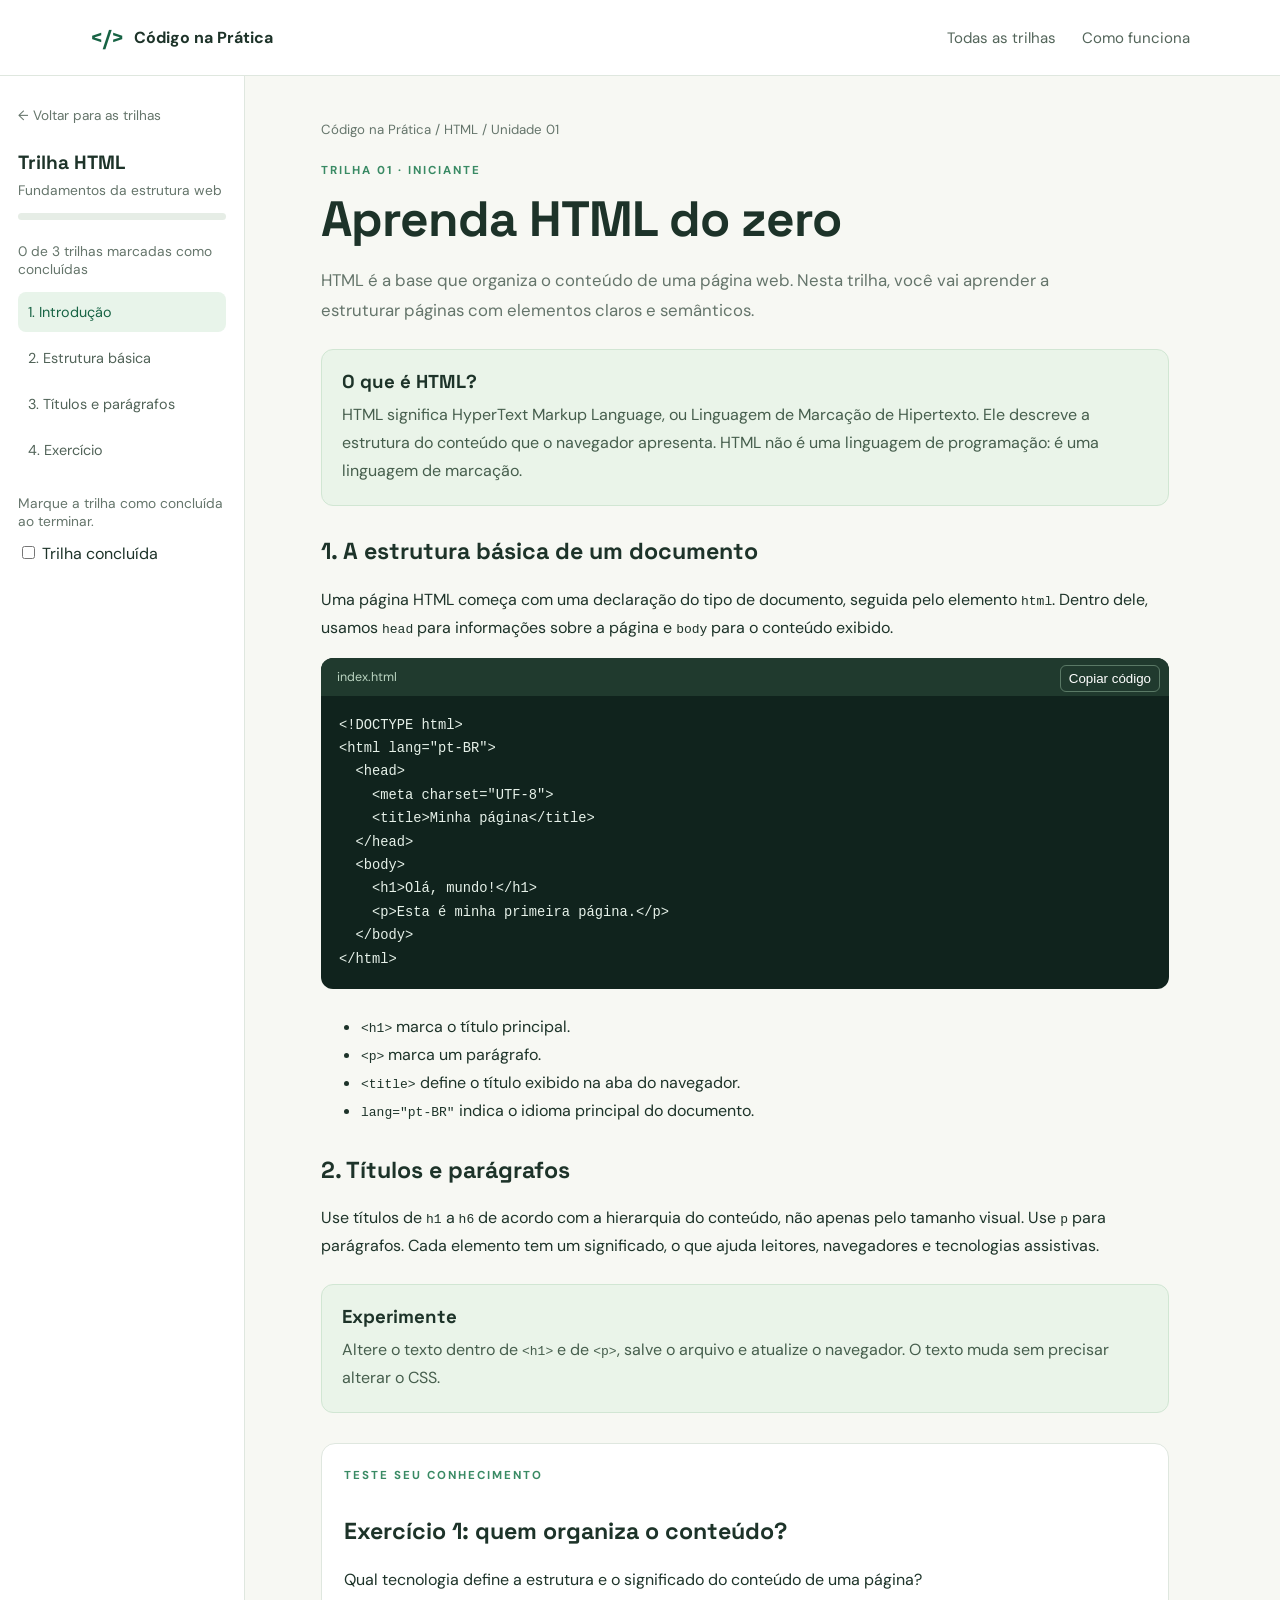
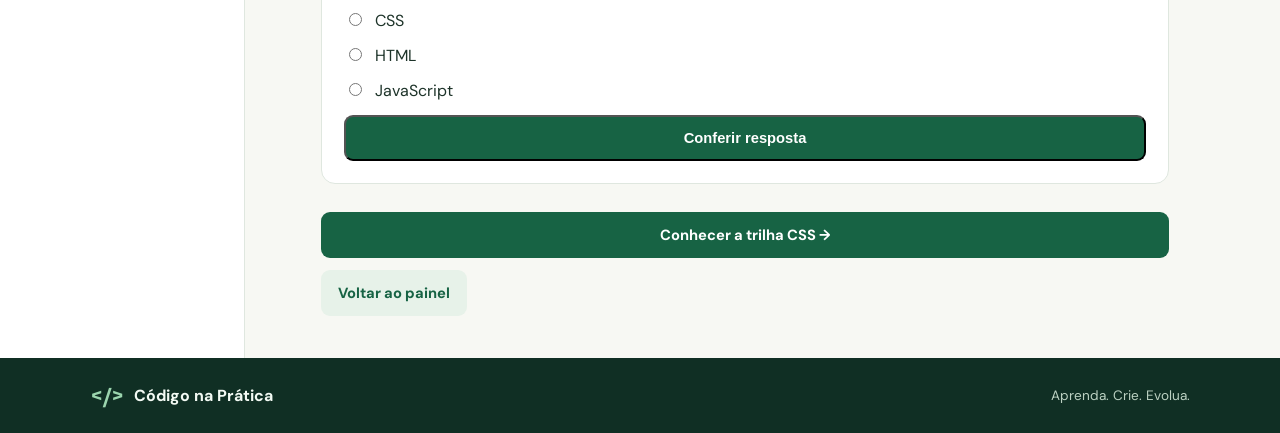
==== dindin/html.html @ 80fce6f6 "teste" ====
<!DOCTYPE html>
<html lang="pt-BR">
<head>
  <meta charset="UTF-8"><meta name="viewport" content="width=device-width, initial-scale=1.0">
  <title>Trilha HTML | Código na Prática</title><link rel="stylesheet" href="style.css"><script src="script.js" defer></script>
</head>
<body data-lesson="html">
  <header class="topbar"><a class="brand" href="index.html"><span class="brand-mark">&lt;/&gt;</span> Código na Prática</a><nav><a href="index.html#cursos">Todas as trilhas</a><a href="index.html#como-funciona">Como funciona</a></nav></header>
  <div class="lesson-layout">
    <aside class="sidebar">
      <a class="back-link" href="index.html#cursos">← Voltar para as trilhas</a>
      <h2>Trilha HTML</h2><p class="small-note">Fundamentos da estrutura web</p>
      <div class="progress-track"><div class="progress-fill"></div></div><p id="progressLabel" class="small-note">Progresso das trilhas</p>
      <nav class="lesson-nav" aria-label="Aulas HTML">
        <a class="active" href="#introducao">1. Introdução</a><a href="#estrutura">2. Estrutura básica</a><a href="#tags">3. Títulos e parágrafos</a><a href="#exercicio">4. Exercício</a>
      </nav>
      <p class="small-note" style="margin-top:24px">Marque a trilha como concluída ao terminar.</p>
      <label><input type="checkbox" id="markComplete"> Trilha concluída</label>
    </aside>
    <main class="lesson-main">
      <p class="breadcrumb">Código na Prática / HTML / Unidade 01</p>
      <section id="introducao">
        <p class="eyebrow">TRILHA 01 · INICIANTE</p><h1>Aprenda HTML do zero</h1>
        <p class="lead">HTML é a base que organiza o conteúdo de uma página web. Nesta trilha, você vai aprender a estruturar páginas com elementos claros e semânticos.</p>
        <div class="lesson-box"><h3>O que é HTML?</h3><p>HTML significa HyperText Markup Language, ou Linguagem de Marcação de Hipertexto. Ele descreve a estrutura do conteúdo que o navegador apresenta. HTML não é uma linguagem de programação: é uma linguagem de marcação.</p></div>
      </section>
      <section id="estrutura">
        <h2>1. A estrutura básica de um documento</h2>
        <p>Uma página HTML começa com uma declaração do tipo de documento, seguida pelo elemento <code>html</code>. Dentro dele, usamos <code>head</code> para informações sobre a página e <code>body</code> para o conteúdo exibido.</p>
        <div class="code-example"><div class="code-label">index.html</div><button class="copy-button" type="button">Copiar código</button><pre><code>&lt;!DOCTYPE html&gt;
&lt;html lang="pt-BR"&gt;
  &lt;head&gt;
    &lt;meta charset="UTF-8"&gt;
    &lt;title&gt;Minha página&lt;/title&gt;
  &lt;/head&gt;
  &lt;body&gt;
    &lt;h1&gt;Olá, mundo!&lt;/h1&gt;
    &lt;p&gt;Esta é minha primeira página.&lt;/p&gt;
  &lt;/body&gt;
&lt;/html&gt;</code></pre></div>
        <ul><li><code>&lt;h1&gt;</code> marca o título principal.</li><li><code>&lt;p&gt;</code> marca um parágrafo.</li><li><code>&lt;title&gt;</code> define o título exibido na aba do navegador.</li><li><code>lang="pt-BR"</code> indica o idioma principal do documento.</li></ul>
      </section>
      <section id="tags">
        <h2>2. Títulos e parágrafos</h2>
        <p>Use títulos de <code>h1</code> a <code>h6</code> de acordo com a hierarquia do conteúdo, não apenas pelo tamanho visual. Use <code>p</code> para parágrafos. Cada elemento tem um significado, o que ajuda leitores, navegadores e tecnologias assistivas.</p>
        <div class="lesson-box"><h3>Experimente</h3><p>Altere o texto dentro de <code>&lt;h1&gt;</code> e de <code>&lt;p&gt;</code>, salve o arquivo e atualize o navegador. O texto muda sem precisar alterar o CSS.</p></div>
      </section>
      <section id="exercicio" class="exercise">
        <p class="eyebrow">TESTE SEU CONHECIMENTO</p><h2>Exercício 1: quem organiza o conteúdo?</h2>
        <p>Qual tecnologia define a estrutura e o significado do conteúdo de uma página?</p>
        <form data-exercise data-correct="html" data-success="Correto! HTML estrutura o conteúdo. CSS cuida da apresentação visual e JavaScript adiciona comportamento." data-tryagain="Ainda não. Pense na tecnologia responsável por títulos, parágrafos, links e imagens. Tente novamente.">
          <label><input type="radio" name="answer" value="css"> CSS</label>
          <label><input type="radio" name="answer" value="html"> HTML</label>
          <label><input type="radio" name="answer" value="js"> JavaScript</label>
          <button class="button button-primary" type="submit">Conferir resposta</button><div class="feedback" aria-live="polite"></div>
        </form>
      </section>
      <div class="lesson-actions"><a class="button button-primary" href="css.html">Conhecer a trilha CSS →</a><a class="button" style="background:#e7f2e9;color:#176344" href="index.html#cursos">Voltar ao painel</a></div>
    </main>
  </div>
  <footer class="footer"><a class="brand" href="index.html"><span class="brand-mark">&lt;/&gt;</span> Código na Prática</a><p>Aprenda. Crie. Evolua.</p></footer>
</body>
</html>
---- dindin/style.css ----
@import url('https://fonts.googleapis.com/css2?family=DM+Sans:wght@400;500;600;700&family=Space+Grotesk:wght@500;600;700&display=swap');

:root {
  font-family: 'DM Sans', Arial, sans-serif;
  color: #1d3329;
  background: #f7f8f3;
  font-synthesis: none;
  text-rendering: optimizeLegibility;
  --green: #176344;
  --green-dark: #0d2f24;
  --green-light: #e7f2e9;
  --muted: #65756b;
  --line: #dfe7df;
}

* { box-sizing: border-box; }
html { scroll-behavior: smooth; }
body { margin: 0; }
a { color: inherit; }
.topbar {
  min-height: 76px; padding: 0 7%; display: flex; align-items: center;
  justify-content: space-between; gap: 24px; background: #fff;
  border-bottom: 1px solid var(--line);
}
.brand { display: inline-flex; align-items: center; gap: 10px; text-decoration: none; font-weight: 700; }
.brand-mark { color: var(--green); font-family: 'Space Grotesk', sans-serif; font-size: 1.35rem; }
.topbar nav { display: flex; gap: 26px; }
.topbar nav a { text-decoration: none; color: #53655a; font-size: .94rem; }
.topbar nav a:hover { color: var(--green); }
.hero {
  padding: 70px 7%; min-height: 390px; display: grid; grid-template-columns: 1.1fr .9fr;
  gap: 38px; align-items: center; overflow: hidden; background: var(--green-dark); color: #fff;
}
.eyebrow { font-size: .72rem; letter-spacing: 2px; font-weight: 700; color: #398a64; margin: 0 0 12px; }
.hero .eyebrow { color: #9bd5ae; }
h1, h2, h3, p { margin-top: 0; }
h1, h2, h3 { font-family: 'Space Grotesk', 'DM Sans', sans-serif; }
h1 { font-size: clamp(2.6rem, 5vw, 4.5rem); line-height: 1.04; letter-spacing: -2px; margin-bottom: 20px; max-width: 620px; }
h1 span { color: #a5ddb3; }
.hero-text { color: #d1e1d6; max-width: 560px; line-height: 1.8; font-size: 1.05rem; margin-bottom: 26px; }
.button { display: inline-flex; align-items: center; justify-content: center; gap: 14px; padding: 13px 17px; border-radius: 9px; text-decoration: none; font-weight: 700; font-size: .92rem; transition: transform .15s ease, background .15s ease; }
.button:hover { transform: translateY(-2px); }
.button-light { background: #f8fff8; color: var(--green-dark); }
.button-primary { background: var(--green); color: #fff; width: 100%; margin-top: auto; }
.button-primary:hover { background: #104b34; }
.hero-art { min-height: 250px; position: relative; display: grid; place-items: center; }
.editor-window { width: min(100%, 440px); background: #101e1b; border: 1px solid #456457; border-radius: 14px; overflow: hidden; box-shadow: 0 25px 65px #0005; transform: rotate(1deg); }
.editor-top { height: 42px; padding: 0 14px; display: flex; align-items: center; gap: 6px; background: #20352c; color: #b9cfc0; font-size: .72rem; }
.editor-top i { width: 8px; height: 8px; border-radius: 50%; background: #e59a78; }
.editor-top i:nth-child(2) { background: #e6cc78; }
.editor-top i:nth-child(3) { background: #85c79c; }
.editor-top span { margin-left: 10px; }
.editor-window pre { margin: 0; padding: 25px 22px 30px; color: #dce9df; font-size: clamp(.72rem, 1.3vw, .9rem); line-height: 2; white-space: pre-wrap; }
.editor-window b { color: #a4d9b1; }
.editor-window em { color: #e7c17b; font-style: normal; }
.floating-tag { position: absolute; padding: 12px 15px; border-radius: 12px; font-weight: 700; box-shadow: 0 12px 30px #0003; }
.tag-html { top: 7%; left: 0; background: #f07842; color: white; transform: rotate(-8deg); }
.tag-css { bottom: 8%; left: 7%; background: #4c9ee8; color: white; transform: rotate(6deg); }
.tag-js { top: 13%; right: 0; background: #f1d34b; color: #252b20; transform: rotate(8deg); }
.course-section { padding: 68px 7% 76px; }
.section-heading { display: flex; align-items: end; justify-content: space-between; gap: 25px; margin-bottom: 28px; }
.section-heading h2, .how-section h2 { font-size: clamp(1.8rem, 3vw, 2.5rem); margin-bottom: 0; letter-spacing: -.8px; }
.section-heading > p { max-width: 360px; margin-bottom: 3px; color: var(--muted); line-height: 1.7; }
.course-grid { display: grid; grid-template-columns: repeat(3, minmax(0, 1fr)); gap: 20px; }
.course-card { display: flex; flex-direction: column; min-height: 330px; padding: 25px; background: #fff; border: 1px solid var(--line); border-radius: 16px; box-shadow: 0 8px 24px #163a2410; }
.course-card:hover { border-color: #a8cbb1; box-shadow: 0 12px 28px #163a2418; }
.course-icon { display: grid; place-items: center; width: 55px; height: 55px; border-radius: 13px; color: #fff; font-family: 'Space Grotesk', sans-serif; font-size: 1.4rem; font-weight: 700; margin-bottom: 22px; }
.html-icon { background: #f07842; }
.css-icon { background: #438fe0; }
.js-icon { background: #f1d34b; color: #263027; }
.course-level { color: #728277; font-size: .68rem; font-weight: 700; letter-spacing: 1px; margin-bottom: 7px; }
.course-card h3 { font-size: 1.5rem; margin-bottom: 10px; }
.course-card > p:not(.course-level) { color: var(--muted); line-height: 1.65; font-size: .93rem; }
.course-meta { display: flex; flex-wrap: wrap; gap: 8px; margin: 0 0 18px; }
.course-meta span { font-size: .75rem; color: #4d6758; background: #edf5ee; padding: 6px 9px; border-radius: 99px; }
.how-section { display: grid; grid-template-columns: .9fr 1.1fr; gap: 65px; padding: 60px 7%; background: #eaf2e9; }
.how-section > div:first-child > p:last-child { max-width: 490px; margin-top: 18px; color: var(--muted); line-height: 1.8; }
.steps { display: grid; gap: 20px; }
.step { display: flex; gap: 17px; align-items: flex-start; }
.step > span { flex: 0 0 42px; height: 42px; display: grid; place-items: center; border-radius: 12px; background: #fff; color: var(--green); font-weight: 700; }
.step h3 { margin: 1px 0 5px; font-size: 1.05rem; }
.step p { margin: 0; color: var(--muted); line-height: 1.6; font-size: .92rem; }
.footer { display: flex; align-items: center; justify-content: space-between; gap: 20px; padding: 24px 7%; background: #102f24; color: #f3faf4; }
.footer .brand-mark { color: #9bd5ae; }
.footer p { margin: 0; color: #bcd1c2; font-size: .85rem; }
.lesson-layout { display: grid; grid-template-columns: 245px minmax(0, 1fr); min-height: calc(100vh - 76px); }
.sidebar { padding: 28px 18px; background: #fff; border-right: 1px solid var(--line); }
.back-link { color: var(--muted); font-size: .85rem; text-decoration: none; }
.sidebar h2 { font-size: 1.2rem; margin: 25px 0 6px; }
.progress-track { height: 7px; background: #e6ede6; border-radius: 99px; overflow: hidden; margin: 12px 0 22px; }
.progress-fill { height: 100%; width: 0; background: #288254; transition: width .2s; }
.lesson-nav { display: grid; gap: 6px; }
.lesson-nav a { padding: 11px 10px; border-radius: 8px; color: #516358; text-decoration: none; font-size: .9rem; }
.lesson-nav a:hover, .lesson-nav a.active { background: #e8f4ea; color: var(--green); }
.lesson-main { padding: 42px clamp(22px, 6vw, 76px); max-width: 1000px; }
.breadcrumb { color: var(--muted); font-size: .83rem; margin-bottom: 20px; }
.lesson-main h1 { font-size: clamp(2rem, 4vw, 3.1rem); color: #1d3329; letter-spacing: -1px; }
.lesson-main .lead { color: var(--muted); line-height: 1.8; font-size: 1.05rem; max-width: 750px; }
.lesson-box { background: #eaf4e9; border: 1px solid #d1e6d3; padding: 20px; border-radius: 12px; margin: 24px 0; }
.lesson-box h3 { margin-bottom: 8px; }
.lesson-box p { margin: 0; color: #465e4d; line-height: 1.7; }
.code-example { position: relative; margin: 16px 0 24px; border-radius: 12px; overflow: hidden; background: #10231d; color: #e6f1e9; }
.code-label { padding: 11px 16px; background: #203a2e; color: #bad4c1; font-size: .78rem; }
.code-example pre { overflow-x: auto; padding: 18px; margin: 0; font-size: .86rem; line-height: 1.7; }
.copy-button { position: absolute; top: 7px; right: 9px; border: 1px solid #5a7966; background: transparent; color: #fff; border-radius: 6px; padding: 5px 8px; cursor: pointer; }
.lesson-main h2 { margin-top: 30px; font-size: 1.45rem; }
.lesson-main p, .lesson-main li { line-height: 1.75; }
.exercise { border: 1px solid var(--line); border-radius: 14px; background: #fff; padding: 22px; margin-top: 30px; }
.exercise label { display: block; margin: 14px 0; cursor: pointer; }
.exercise input { margin-right: 9px; accent-color: var(--green); }
.feedback { display: none; padding: 13px 15px; border-radius: 9px; margin-top: 15px; line-height: 1.6; }
.feedback.show { display: block; }
.feedback.good { background: #e5f5e8; color: #1e633c; }
.feedback.try-again { background: #fff4db; color: #795a15; }
.lesson-actions { display: flex; justify-content: space-between; flex-wrap: wrap; gap: 12px; margin-top: 28px; }
.small-note { color: var(--muted); font-size: .86rem; }
@media (max-width: 800px) {
  .hero { grid-template-columns: 1fr; padding-top: 52px; }
  .hero-art { min-height: 220px; }
  .course-grid { grid-template-columns: 1fr; }
  .course-card { min-height: 0; }
  .section-heading { align-items: flex-start; flex-direction: column; }
  .how-section { grid-template-columns: 1fr; gap: 30px; }
  .lesson-layout { grid-template-columns: 1fr; }
  .sidebar { border-right: 0; border-bottom: 1px solid var(--line); padding: 18px 6%; }
  .sidebar h2 { margin-top: 15px; }
  .lesson-nav { display: flex; flex-wrap: wrap; }
  .lesson-nav a { font-size: .82rem; }
  .lesson-main { padding: 30px 6%; }
}
@media (max-width: 520px) {
  .topbar { padding: 16px 6%; align-items: flex-start; flex-direction: column; }
  .topbar nav { gap: 18px; }
  .hero { padding-left: 6%; padding-right: 6%; }
  .hero-art { min-height: 190px; }
  .editor-window pre { padding: 16px; }
  .floating-tag { padding: 9px 11px; font-size: .85rem; }
  .footer { align-items: flex-start; flex-direction: column; }
}

/* CORREÇÃO DOS CARDS DOS CURSOS */
.course-grid {
  display: grid;
  grid-template-columns: repeat(3, minmax(0, 1fr));
  gap: 20px;
  width: 100%;
  align-items: stretch;
}

.course-card {
  position: relative;
  display: flex;
  flex-direction: column;
  min-width: 0;
  min-height: 330px;
  overflow: hidden;
  padding: 25px;
  background: #fff;
  border: 1px solid var(--line);
  border-radius: 16px;
  box-shadow: 0 8px 24px #163a2410;
}

.course-card img {
  display: block;
  position: static;
  width: 100%;
  max-width: 100%;
  height: auto;
  object-fit: contain;
}

.course-card h3,
.course-card p {
  overflow-wrap: break-word;
}

.course-card .button-primary {
  width: 100%;
  margin-top: auto;
}

@media (max-width: 800px) {
  .course-grid {
    grid-template-columns: repeat(2, minmax(0, 1fr));
  }
}

@media (max-width: 520px) {
  .course-grid {
    grid-template-columns: 1fr;
  }

  .course-card {
    min-height: 0;
    padding: 20px;
  }
}
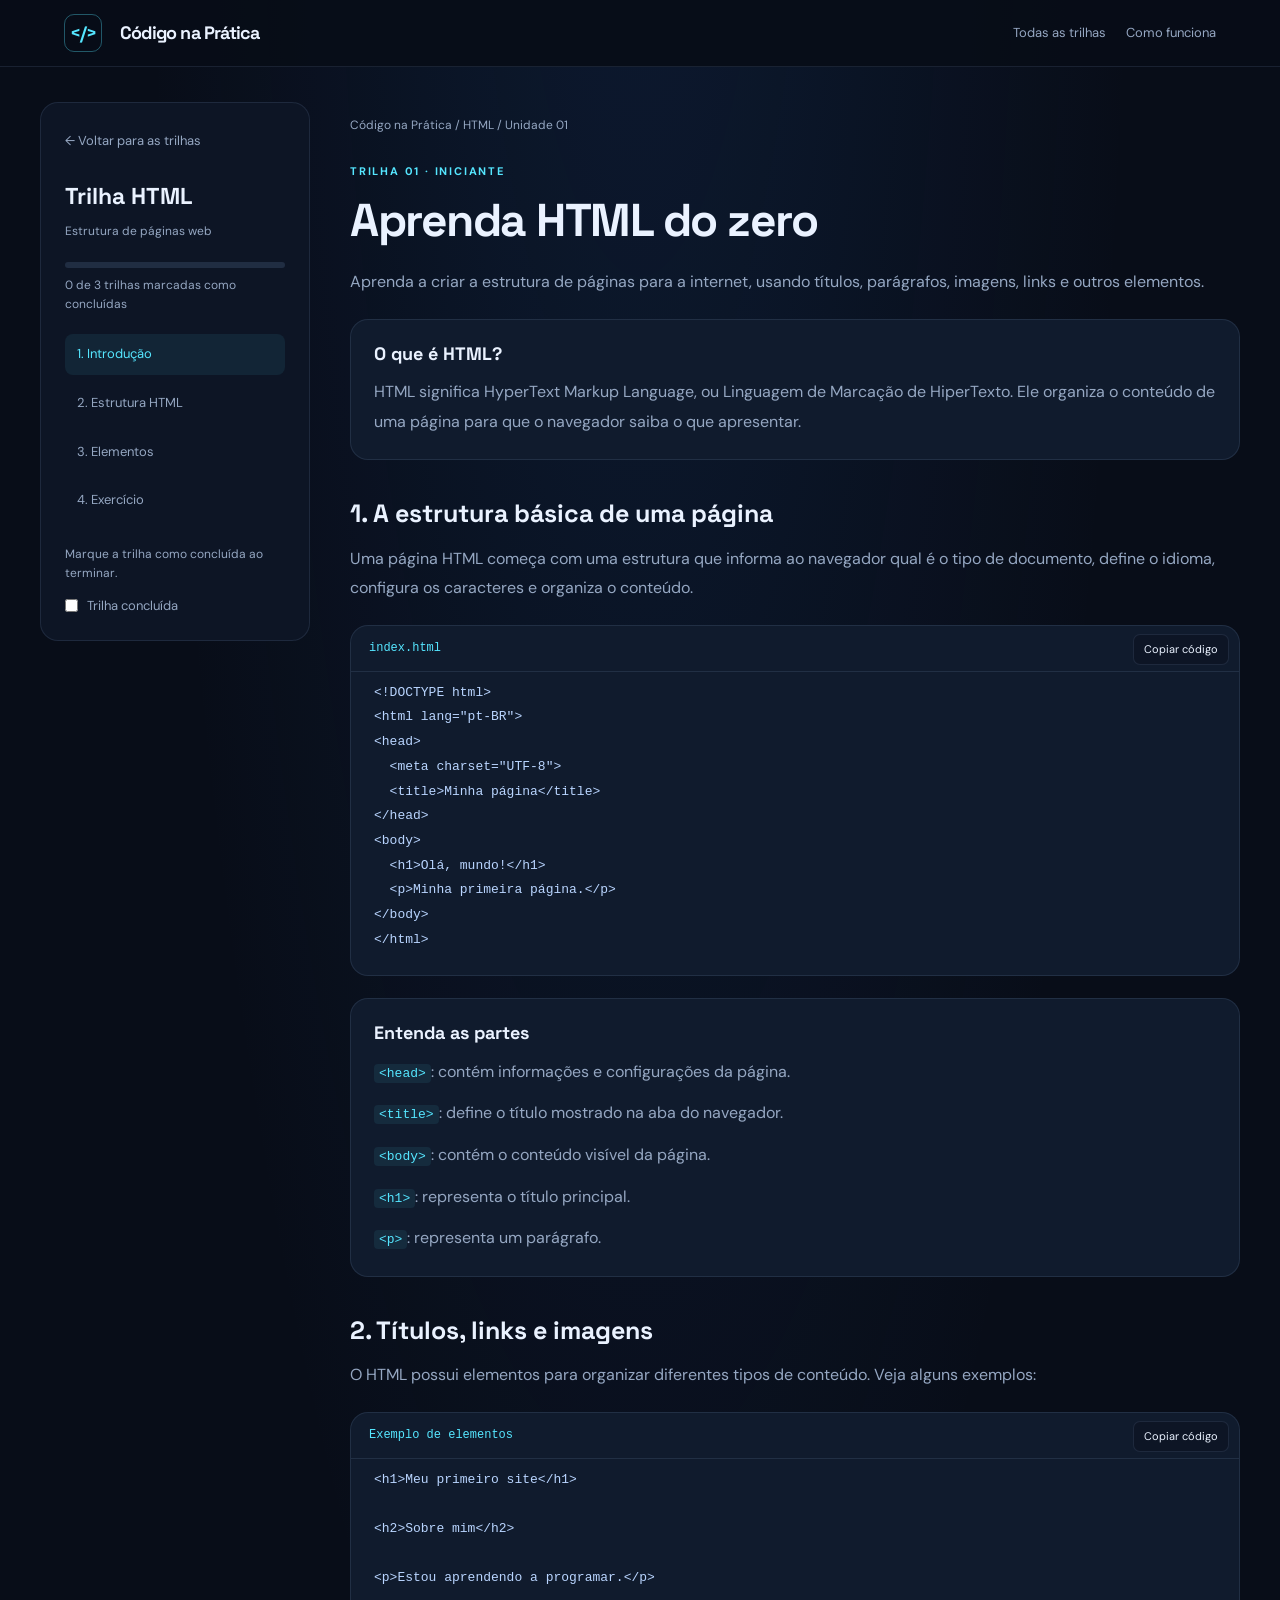
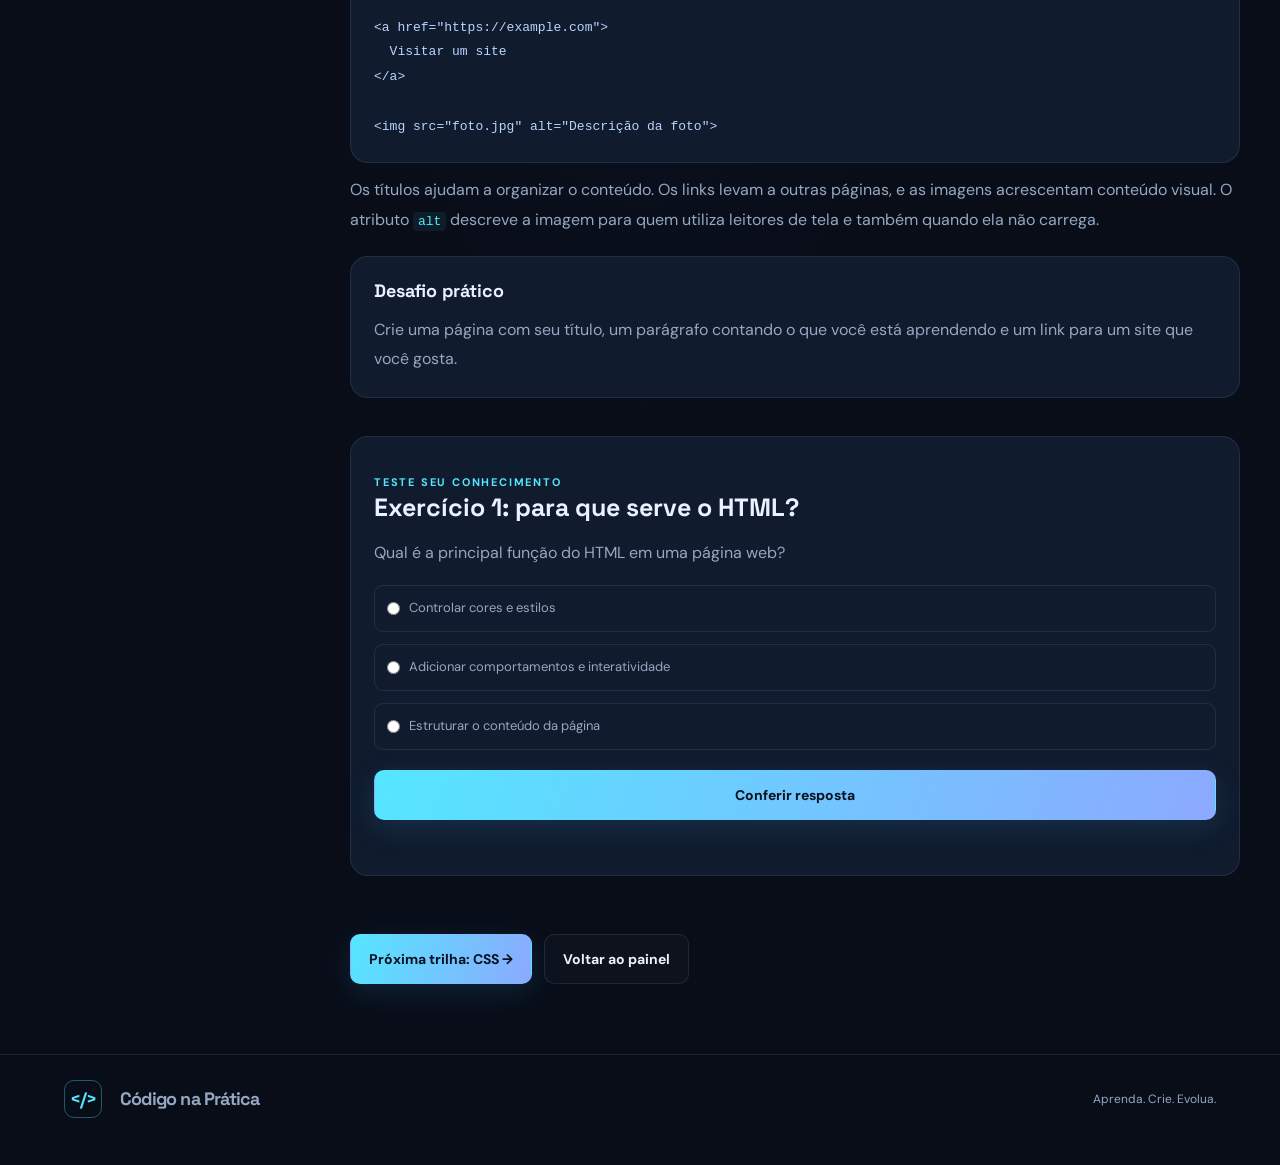
==== commit 5076c224: "Corrige layout do Codigo na Pratica" ====
--- a/dindin/html.html
+++ b/dindin/html.html
@@ -1,63 +1,219 @@
+
 <!DOCTYPE html>
 <html lang="pt-BR">
 <head>
-  <meta charset="UTF-8"><meta name="viewport" content="width=device-width, initial-scale=1.0">
-  <title>Trilha HTML | Código na Prática</title><link rel="stylesheet" href="style.css"><script src="script.js" defer></script>
+  <meta charset="UTF-8">
+  <meta name="viewport" content="width=device-width, initial-scale=1.0">
+  <meta name="description" content="Aprenda HTML do zero com exemplos práticos e exercícios.">
+  <title>Trilha HTML | Código na Prática</title>
+  <link rel="stylesheet" href="style.css">
+  <script src="script.js" defer></script>
 </head>
+
 <body data-lesson="html">
-  <header class="topbar"><a class="brand" href="index.html"><span class="brand-mark">&lt;/&gt;</span> Código na Prática</a><nav><a href="index.html#cursos">Todas as trilhas</a><a href="index.html#como-funciona">Como funciona</a></nav></header>
+
+  <header class="topbar">
+    <a class="brand" href="index.html">
+      <span class="brand-mark">&lt;/&gt;</span>
+      Código na Prática
+    </a>
+    <nav>
+      <a href="index.html#cursos">Todas as trilhas</a>
+      <a href="index.html#como-funciona">Como funciona</a>
+    </nav>
+  </header>
+
   <div class="lesson-layout">
+
     <aside class="sidebar">
       <a class="back-link" href="index.html#cursos">← Voltar para as trilhas</a>
-      <h2>Trilha HTML</h2><p class="small-note">Fundamentos da estrutura web</p>
-      <div class="progress-track"><div class="progress-fill"></div></div><p id="progressLabel" class="small-note">Progresso das trilhas</p>
+
+      <h2>Trilha HTML</h2>
+      <p class="small-note">Estrutura de páginas web</p>
+
+      <div class="progress-track">
+        <div class="progress-fill"></div>
+      </div>
+
+      <p id="progressLabel" class="small-note">Progresso das trilhas</p>
+
       <nav class="lesson-nav" aria-label="Aulas HTML">
-        <a class="active" href="#introducao">1. Introdução</a><a href="#estrutura">2. Estrutura básica</a><a href="#tags">3. Títulos e parágrafos</a><a href="#exercicio">4. Exercício</a>
+        <a class="active" href="#introducao">1. Introdução</a>
+        <a href="#estrutura">2. Estrutura HTML</a>
+        <a href="#elementos">3. Elementos</a>
+        <a href="#exercicio">4. Exercício</a>
       </nav>
-      <p class="small-note" style="margin-top:24px">Marque a trilha como concluída ao terminar.</p>
-      <label><input type="checkbox" id="markComplete"> Trilha concluída</label>
+
+      <p class="small-note" style="margin-top:24px">
+        Marque a trilha como concluída ao terminar.
+      </p>
+
+      <label>
+        <input type="checkbox" id="markComplete">
+        Trilha concluída
+      </label>
     </aside>
+
     <main class="lesson-main">
+
       <p class="breadcrumb">Código na Prática / HTML / Unidade 01</p>
+
       <section id="introducao">
-        <p class="eyebrow">TRILHA 01 · INICIANTE</p><h1>Aprenda HTML do zero</h1>
-        <p class="lead">HTML é a base que organiza o conteúdo de uma página web. Nesta trilha, você vai aprender a estruturar páginas com elementos claros e semânticos.</p>
-        <div class="lesson-box"><h3>O que é HTML?</h3><p>HTML significa HyperText Markup Language, ou Linguagem de Marcação de Hipertexto. Ele descreve a estrutura do conteúdo que o navegador apresenta. HTML não é uma linguagem de programação: é uma linguagem de marcação.</p></div>
-      </section>
+        <p class="eyebrow">TRILHA 01 · INICIANTE</p>
+
+        <h1>Aprenda HTML do zero</h1>
+
+        <p class="lead">
+          Aprenda a criar a estrutura de páginas para a internet,
+          usando títulos, parágrafos, imagens, links e outros elementos.
+        </p>
+
+        <div class="lesson-box">
+          <h3>O que é HTML?</h3>
+          <p>
+            HTML significa HyperText Markup Language, ou Linguagem
+            de Marcação de HiperTexto. Ele organiza o conteúdo de uma
+            página para que o navegador saiba o que apresentar.
+          </p>
+        </div>
+      </section>
+
       <section id="estrutura">
-        <h2>1. A estrutura básica de um documento</h2>
-        <p>Uma página HTML começa com uma declaração do tipo de documento, seguida pelo elemento <code>html</code>. Dentro dele, usamos <code>head</code> para informações sobre a página e <code>body</code> para o conteúdo exibido.</p>
-        <div class="code-example"><div class="code-label">index.html</div><button class="copy-button" type="button">Copiar código</button><pre><code>&lt;!DOCTYPE html&gt;
+        <h2>1. A estrutura básica de uma página</h2>
+
+        <p>
+          Uma página HTML começa com uma estrutura que informa ao
+          navegador qual é o tipo de documento, define o idioma,
+          configura os caracteres e organiza o conteúdo.
+        </p>
+
+        <div class="code-example">
+          <div class="code-label">index.html</div>
+          <button class="copy-button" type="button">Copiar código</button>
+
+          <pre><code>&lt;!DOCTYPE html&gt;
 &lt;html lang="pt-BR"&gt;
-  &lt;head&gt;
-    &lt;meta charset="UTF-8"&gt;
-    &lt;title&gt;Minha página&lt;/title&gt;
-  &lt;/head&gt;
-  &lt;body&gt;
-    &lt;h1&gt;Olá, mundo!&lt;/h1&gt;
-    &lt;p&gt;Esta é minha primeira página.&lt;/p&gt;
-  &lt;/body&gt;
-&lt;/html&gt;</code></pre></div>
-        <ul><li><code>&lt;h1&gt;</code> marca o título principal.</li><li><code>&lt;p&gt;</code> marca um parágrafo.</li><li><code>&lt;title&gt;</code> define o título exibido na aba do navegador.</li><li><code>lang="pt-BR"</code> indica o idioma principal do documento.</li></ul>
-      </section>
-      <section id="tags">
-        <h2>2. Títulos e parágrafos</h2>
-        <p>Use títulos de <code>h1</code> a <code>h6</code> de acordo com a hierarquia do conteúdo, não apenas pelo tamanho visual. Use <code>p</code> para parágrafos. Cada elemento tem um significado, o que ajuda leitores, navegadores e tecnologias assistivas.</p>
-        <div class="lesson-box"><h3>Experimente</h3><p>Altere o texto dentro de <code>&lt;h1&gt;</code> e de <code>&lt;p&gt;</code>, salve o arquivo e atualize o navegador. O texto muda sem precisar alterar o CSS.</p></div>
-      </section>
+&lt;head&gt;
+  &lt;meta charset="UTF-8"&gt;
+  &lt;title&gt;Minha página&lt;/title&gt;
+&lt;/head&gt;
+&lt;body&gt;
+  &lt;h1&gt;Olá, mundo!&lt;/h1&gt;
+  &lt;p&gt;Minha primeira página.&lt;/p&gt;
+&lt;/body&gt;
+&lt;/html&gt;</code></pre>
+        </div>
+
+        <div class="lesson-box">
+          <h3>Entenda as partes</h3>
+          <p><code>&lt;head&gt;</code>: contém informações e configurações da página.</p>
+          <p><code>&lt;title&gt;</code>: define o título mostrado na aba do navegador.</p>
+          <p><code>&lt;body&gt;</code>: contém o conteúdo visível da página.</p>
+          <p><code>&lt;h1&gt;</code>: representa o título principal.</p>
+          <p><code>&lt;p&gt;</code>: representa um parágrafo.</p>
+        </div>
+      </section>
+
+      <section id="elementos">
+        <h2>2. Títulos, links e imagens</h2>
+
+        <p>
+          O HTML possui elementos para organizar diferentes tipos
+          de conteúdo. Veja alguns exemplos:
+        </p>
+
+        <div class="code-example">
+          <div class="code-label">Exemplo de elementos</div>
+          <button class="copy-button" type="button">Copiar código</button>
+
+          <pre><code>&lt;h1&gt;Meu primeiro site&lt;/h1&gt;
+
+&lt;h2&gt;Sobre mim&lt;/h2&gt;
+
+&lt;p&gt;Estou aprendendo a programar.&lt;/p&gt;
+
+&lt;a href="https://example.com"&gt;
+  Visitar um site
+&lt;/a&gt;
+
+&lt;img src="foto.jpg" alt="Descrição da foto"&gt;</code></pre>
+        </div>
+
+        <p>
+          Os títulos ajudam a organizar o conteúdo. Os links levam
+          a outras páginas, e as imagens acrescentam conteúdo visual.
+          O atributo <code>alt</code> descreve a imagem para quem
+          utiliza leitores de tela e também quando ela não carrega.
+        </p>
+
+        <div class="lesson-box">
+          <h3>Desafio prático</h3>
+          <p>
+            Crie uma página com seu título, um parágrafo contando
+            o que você está aprendendo e um link para um site que
+            você gosta.
+          </p>
+        </div>
+      </section>
+
       <section id="exercicio" class="exercise">
-        <p class="eyebrow">TESTE SEU CONHECIMENTO</p><h2>Exercício 1: quem organiza o conteúdo?</h2>
-        <p>Qual tecnologia define a estrutura e o significado do conteúdo de uma página?</p>
-        <form data-exercise data-correct="html" data-success="Correto! HTML estrutura o conteúdo. CSS cuida da apresentação visual e JavaScript adiciona comportamento." data-tryagain="Ainda não. Pense na tecnologia responsável por títulos, parágrafos, links e imagens. Tente novamente.">
-          <label><input type="radio" name="answer" value="css"> CSS</label>
-          <label><input type="radio" name="answer" value="html"> HTML</label>
-          <label><input type="radio" name="answer" value="js"> JavaScript</label>
-          <button class="button button-primary" type="submit">Conferir resposta</button><div class="feedback" aria-live="polite"></div>
+        <p class="eyebrow">TESTE SEU CONHECIMENTO</p>
+
+        <h2>Exercício 1: para que serve o HTML?</h2>
+
+        <p>
+          Qual é a principal função do HTML em uma página web?
+        </p>
+
+        <form
+          data-exercise
+          data-correct="html"
+          data-success="Correto! HTML organiza e estrutura o conteúdo da página."
+          data-tryagain="Ainda não. Pense na tecnologia que organiza títulos, parágrafos, imagens e links."
+        >
+          <label>
+            <input type="radio" name="answer" value="css">
+            Controlar cores e estilos
+          </label>
+
+          <label>
+            <input type="radio" name="answer" value="js">
+            Adicionar comportamentos e interatividade
+          </label>
+
+          <label>
+            <input type="radio" name="answer" value="html">
+            Estruturar o conteúdo da página
+          </label>
+
+          <button class="button button-primary" type="submit">
+            Conferir resposta
+          </button>
+
+          <div class="feedback" aria-live="polite"></div>
         </form>
       </section>
-      <div class="lesson-actions"><a class="button button-primary" href="css.html">Conhecer a trilha CSS →</a><a class="button" style="background:#e7f2e9;color:#176344" href="index.html#cursos">Voltar ao painel</a></div>
+
+      <div class="lesson-actions">
+        <a class="button button-primary" href="css.html">
+          Próxima trilha: CSS →
+        </a>
+
+        <a class="button button-secondary" href="index.html#cursos">
+          Voltar ao painel
+        </a>
+      </div>
+
     </main>
   </div>
-  <footer class="footer"><a class="brand" href="index.html"><span class="brand-mark">&lt;/&gt;</span> Código na Prática</a><p>Aprenda. Crie. Evolua.</p></footer>
+
+  <footer class="footer">
+    <a class="brand" href="index.html">
+      <span class="brand-mark">&lt;/&gt;</span>
+      Código na Prática
+    </a>
+    <p>Aprenda. Crie. Evolua.</p>
+  </footer>
+
 </body>
 </html>
--- a/dindin/style.css
+++ b/dindin/style.css
@@ -1,198 +1,1835 @@
-@import url('https://fonts.googleapis.com/css2?family=DM+Sans:wght@400;500;600;700&family=Space+Grotesk:wght@500;600;700&display=swap');
-
+
+@import url('https://fonts.googleapis.com/css2?family=DM+Sans:wght@400;500;600;700&family=Space+Grotesk:wght@400;500;600;700&display=swap');
 :root {
-  font-family: 'DM Sans', Arial, sans-serif;
-  color: #1d3329;
-  background: #f7f8f3;
+  font-family: 'DM Sans', sans-serif;
+  color: #eaf2ff;
+  background: #080d18;
   font-synthesis: none;
   text-rendering: optimizeLegibility;
-  --green: #176344;
-  --green-dark: #0d2f24;
-  --green-light: #e7f2e9;
-  --muted: #65756b;
-  --line: #dfe7df;
-}
-
-* { box-sizing: border-box; }
-html { scroll-behavior: smooth; }
-body { margin: 0; }
-a { color: inherit; }
-.topbar {
-  min-height: 76px; padding: 0 7%; display: flex; align-items: center;
-  justify-content: space-between; gap: 24px; background: #fff;
-  border-bottom: 1px solid var(--line);
-}
-.brand { display: inline-flex; align-items: center; gap: 10px; text-decoration: none; font-weight: 700; }
-.brand-mark { color: var(--green); font-family: 'Space Grotesk', sans-serif; font-size: 1.35rem; }
-.topbar nav { display: flex; gap: 26px; }
-.topbar nav a { text-decoration: none; color: #53655a; font-size: .94rem; }
-.topbar nav a:hover { color: var(--green); }
+  -webkit-font-smoothing: antialiased;
+  -moz-osx-font-smoothing: grayscale;
+
+  --bg: #080d18;
+  --bg-soft: #0d1525;
+  --card: #101b2d;
+  --card-hover: #14233a;
+  --border: rgba(148, 180, 220, 0.13);
+  --text: #eaf2ff;
+  --muted: #95a7c2;
+  --cyan: #55e6ff;
+  --blue: #638cff;
+  --green: #65f0bd;
+  --radius: 18px;
+  --container: 1160px;
+}
+
+* {
+  box-sizing: border-box;
+  margin: 0;
+  padding: 0;
+}
+
+html {
+  scroll-behavior: smooth;
+  scroll-padding-top: 90px;
+}
+
+body {
+  min-width: 320px;
+  min-height: 100vh;
+  background:
+    radial-gradient(ellipse at 50% -15%, rgba(37, 95, 180, 0.16), transparent 55%),
+    var(--bg);
+  color: var(--text);
+  line-height: 1.6;
+}
+
+body,
+button,
+a {
+  -webkit-tap-highlight-color: transparent;
+}
+
+button,
+input,
+textarea {
+  font: inherit;
+}
+
+button,
+a {
+  touch-action: manipulation;
+}
+
+a {
+  color: inherit;
+  text-decoration: none;
+}
+
+button {
+  color: inherit;
+}
+
+button:focus-visible,
+a:focus-visible {
+  outline: 2px solid var(--cyan);
+  outline-offset: 4px;
+}
+
+::selection {
+  background: rgba(85, 230, 255, 0.25);
+  color: white;
+}
+
+.container {
+  width: min(var(--container), calc(100% - 48px));
+  margin-inline: auto;
+}
+
+.site-header {
+  position: sticky;
+  top: 0;
+  z-index: 100;
+  background: rgba(8, 13, 24, 0.86);
+  border-bottom: 1px solid var(--border);
+  backdrop-filter: blur(18px);
+  -webkit-backdrop-filter: blur(18px);
+}
+
+.navbar {
+  min-height: 78px;
+  display: flex;
+  align-items: center;
+  justify-content: space-between;
+  gap: 32px;
+}
+
+.brand {
+  display: inline-flex;
+  align-items: center;
+  gap: 10px;
+  font-family: 'Space Grotesk', sans-serif;
+  font-size: 20px;
+  font-weight: 700;
+  letter-spacing: -0.8px;
+  white-space: nowrap;
+}
+
+.brand-icon {
+  display: grid;
+  place-items: center;
+  width: 40px;
+  height: 40px;
+  border: 1px solid rgba(85, 230, 255, 0.35);
+  border-radius: 12px;
+  background: rgba(85, 230, 255, 0.09);
+  color: var(--cyan);
+  font-size: 17px;
+  box-shadow: inset 0 0 20px rgba(85, 230, 255, 0.05);
+}
+
+.brand-highlight {
+  color: var(--cyan);
+}
+
+.nav-links {
+  display: flex;
+  align-items: center;
+  gap: 30px;
+}
+
+.nav-links > a:not(.nav-cta) {
+  color: var(--muted);
+  font-size: 13px;
+  font-weight: 500;
+  transition: color 0.2s ease;
+}
+
+.nav-links > a:not(.nav-cta):hover {
+  color: var(--cyan);
+}
+
+.nav-cta {
+  padding: 11px 17px;
+  border: 1px solid rgba(85, 230, 255, 0.3);
+  border-radius: 10px;
+  background: rgba(85, 230, 255, 0.08);
+  color: var(--cyan);
+  font-size: 13px;
+  font-weight: 700;
+  transition: background 0.2s ease, border-color 0.2s ease;
+}
+
+.nav-cta:hover {
+  border-color: var(--cyan);
+  background: rgba(85, 230, 255, 0.14);
+}
+
+.menu-toggle {
+  display: none;
+  width: 44px;
+  height: 44px;
+  padding: 11px;
+  flex-direction: column;
+  justify-content: center;
+  gap: 5px;
+  border: 1px solid var(--border);
+  border-radius: 11px;
+  background: var(--card);
+  cursor: pointer;
+}
+
+.menu-toggle span {
+  display: block;
+  width: 100%;
+  height: 2px;
+  border-radius: 3px;
+  background: var(--text);
+}
+
 .hero {
-  padding: 70px 7%; min-height: 390px; display: grid; grid-template-columns: 1.1fr .9fr;
-  gap: 38px; align-items: center; overflow: hidden; background: var(--green-dark); color: #fff;
-}
-.eyebrow { font-size: .72rem; letter-spacing: 2px; font-weight: 700; color: #398a64; margin: 0 0 12px; }
-.hero .eyebrow { color: #9bd5ae; }
-h1, h2, h3, p { margin-top: 0; }
-h1, h2, h3 { font-family: 'Space Grotesk', 'DM Sans', sans-serif; }
-h1 { font-size: clamp(2.6rem, 5vw, 4.5rem); line-height: 1.04; letter-spacing: -2px; margin-bottom: 20px; max-width: 620px; }
-h1 span { color: #a5ddb3; }
-.hero-text { color: #d1e1d6; max-width: 560px; line-height: 1.8; font-size: 1.05rem; margin-bottom: 26px; }
-.button { display: inline-flex; align-items: center; justify-content: center; gap: 14px; padding: 13px 17px; border-radius: 9px; text-decoration: none; font-weight: 700; font-size: .92rem; transition: transform .15s ease, background .15s ease; }
-.button:hover { transform: translateY(-2px); }
-.button-light { background: #f8fff8; color: var(--green-dark); }
-.button-primary { background: var(--green); color: #fff; width: 100%; margin-top: auto; }
-.button-primary:hover { background: #104b34; }
-.hero-art { min-height: 250px; position: relative; display: grid; place-items: center; }
-.editor-window { width: min(100%, 440px); background: #101e1b; border: 1px solid #456457; border-radius: 14px; overflow: hidden; box-shadow: 0 25px 65px #0005; transform: rotate(1deg); }
-.editor-top { height: 42px; padding: 0 14px; display: flex; align-items: center; gap: 6px; background: #20352c; color: #b9cfc0; font-size: .72rem; }
-.editor-top i { width: 8px; height: 8px; border-radius: 50%; background: #e59a78; }
-.editor-top i:nth-child(2) { background: #e6cc78; }
-.editor-top i:nth-child(3) { background: #85c79c; }
-.editor-top span { margin-left: 10px; }
-.editor-window pre { margin: 0; padding: 25px 22px 30px; color: #dce9df; font-size: clamp(.72rem, 1.3vw, .9rem); line-height: 2; white-space: pre-wrap; }
-.editor-window b { color: #a4d9b1; }
-.editor-window em { color: #e7c17b; font-style: normal; }
-.floating-tag { position: absolute; padding: 12px 15px; border-radius: 12px; font-weight: 700; box-shadow: 0 12px 30px #0003; }
-.tag-html { top: 7%; left: 0; background: #f07842; color: white; transform: rotate(-8deg); }
-.tag-css { bottom: 8%; left: 7%; background: #4c9ee8; color: white; transform: rotate(6deg); }
-.tag-js { top: 13%; right: 0; background: #f1d34b; color: #252b20; transform: rotate(8deg); }
-.course-section { padding: 68px 7% 76px; }
-.section-heading { display: flex; align-items: end; justify-content: space-between; gap: 25px; margin-bottom: 28px; }
-.section-heading h2, .how-section h2 { font-size: clamp(1.8rem, 3vw, 2.5rem); margin-bottom: 0; letter-spacing: -.8px; }
-.section-heading > p { max-width: 360px; margin-bottom: 3px; color: var(--muted); line-height: 1.7; }
-.course-grid { display: grid; grid-template-columns: repeat(3, minmax(0, 1fr)); gap: 20px; }
-.course-card { display: flex; flex-direction: column; min-height: 330px; padding: 25px; background: #fff; border: 1px solid var(--line); border-radius: 16px; box-shadow: 0 8px 24px #163a2410; }
-.course-card:hover { border-color: #a8cbb1; box-shadow: 0 12px 28px #163a2418; }
-.course-icon { display: grid; place-items: center; width: 55px; height: 55px; border-radius: 13px; color: #fff; font-family: 'Space Grotesk', sans-serif; font-size: 1.4rem; font-weight: 700; margin-bottom: 22px; }
-.html-icon { background: #f07842; }
-.css-icon { background: #438fe0; }
-.js-icon { background: #f1d34b; color: #263027; }
-.course-level { color: #728277; font-size: .68rem; font-weight: 700; letter-spacing: 1px; margin-bottom: 7px; }
-.course-card h3 { font-size: 1.5rem; margin-bottom: 10px; }
-.course-card > p:not(.course-level) { color: var(--muted); line-height: 1.65; font-size: .93rem; }
-.course-meta { display: flex; flex-wrap: wrap; gap: 8px; margin: 0 0 18px; }
-.course-meta span { font-size: .75rem; color: #4d6758; background: #edf5ee; padding: 6px 9px; border-radius: 99px; }
-.how-section { display: grid; grid-template-columns: .9fr 1.1fr; gap: 65px; padding: 60px 7%; background: #eaf2e9; }
-.how-section > div:first-child > p:last-child { max-width: 490px; margin-top: 18px; color: var(--muted); line-height: 1.8; }
-.steps { display: grid; gap: 20px; }
-.step { display: flex; gap: 17px; align-items: flex-start; }
-.step > span { flex: 0 0 42px; height: 42px; display: grid; place-items: center; border-radius: 12px; background: #fff; color: var(--green); font-weight: 700; }
-.step h3 { margin: 1px 0 5px; font-size: 1.05rem; }
-.step p { margin: 0; color: var(--muted); line-height: 1.6; font-size: .92rem; }
-.footer { display: flex; align-items: center; justify-content: space-between; gap: 20px; padding: 24px 7%; background: #102f24; color: #f3faf4; }
-.footer .brand-mark { color: #9bd5ae; }
-.footer p { margin: 0; color: #bcd1c2; font-size: .85rem; }
-.lesson-layout { display: grid; grid-template-columns: 245px minmax(0, 1fr); min-height: calc(100vh - 76px); }
-.sidebar { padding: 28px 18px; background: #fff; border-right: 1px solid var(--line); }
-.back-link { color: var(--muted); font-size: .85rem; text-decoration: none; }
-.sidebar h2 { font-size: 1.2rem; margin: 25px 0 6px; }
-.progress-track { height: 7px; background: #e6ede6; border-radius: 99px; overflow: hidden; margin: 12px 0 22px; }
-.progress-fill { height: 100%; width: 0; background: #288254; transition: width .2s; }
-.lesson-nav { display: grid; gap: 6px; }
-.lesson-nav a { padding: 11px 10px; border-radius: 8px; color: #516358; text-decoration: none; font-size: .9rem; }
-.lesson-nav a:hover, .lesson-nav a.active { background: #e8f4ea; color: var(--green); }
-.lesson-main { padding: 42px clamp(22px, 6vw, 76px); max-width: 1000px; }
-.breadcrumb { color: var(--muted); font-size: .83rem; margin-bottom: 20px; }
-.lesson-main h1 { font-size: clamp(2rem, 4vw, 3.1rem); color: #1d3329; letter-spacing: -1px; }
-.lesson-main .lead { color: var(--muted); line-height: 1.8; font-size: 1.05rem; max-width: 750px; }
-.lesson-box { background: #eaf4e9; border: 1px solid #d1e6d3; padding: 20px; border-radius: 12px; margin: 24px 0; }
-.lesson-box h3 { margin-bottom: 8px; }
-.lesson-box p { margin: 0; color: #465e4d; line-height: 1.7; }
-.code-example { position: relative; margin: 16px 0 24px; border-radius: 12px; overflow: hidden; background: #10231d; color: #e6f1e9; }
-.code-label { padding: 11px 16px; background: #203a2e; color: #bad4c1; font-size: .78rem; }
-.code-example pre { overflow-x: auto; padding: 18px; margin: 0; font-size: .86rem; line-height: 1.7; }
-.copy-button { position: absolute; top: 7px; right: 9px; border: 1px solid #5a7966; background: transparent; color: #fff; border-radius: 6px; padding: 5px 8px; cursor: pointer; }
-.lesson-main h2 { margin-top: 30px; font-size: 1.45rem; }
-.lesson-main p, .lesson-main li { line-height: 1.75; }
-.exercise { border: 1px solid var(--line); border-radius: 14px; background: #fff; padding: 22px; margin-top: 30px; }
-.exercise label { display: block; margin: 14px 0; cursor: pointer; }
-.exercise input { margin-right: 9px; accent-color: var(--green); }
-.feedback { display: none; padding: 13px 15px; border-radius: 9px; margin-top: 15px; line-height: 1.6; }
-.feedback.show { display: block; }
-.feedback.good { background: #e5f5e8; color: #1e633c; }
-.feedback.try-again { background: #fff4db; color: #795a15; }
-.lesson-actions { display: flex; justify-content: space-between; flex-wrap: wrap; gap: 12px; margin-top: 28px; }
-.small-note { color: var(--muted); font-size: .86rem; }
-@media (max-width: 800px) {
-  .hero { grid-template-columns: 1fr; padding-top: 52px; }
-  .hero-art { min-height: 220px; }
-  .course-grid { grid-template-columns: 1fr; }
-  .course-card { min-height: 0; }
-  .section-heading { align-items: flex-start; flex-direction: column; }
-  .how-section { grid-template-columns: 1fr; gap: 30px; }
-  .lesson-layout { grid-template-columns: 1fr; }
-  .sidebar { border-right: 0; border-bottom: 1px solid var(--line); padding: 18px 6%; }
-  .sidebar h2 { margin-top: 15px; }
-  .lesson-nav { display: flex; flex-wrap: wrap; }
-  .lesson-nav a { font-size: .82rem; }
-  .lesson-main { padding: 30px 6%; }
-}
-@media (max-width: 520px) {
-  .topbar { padding: 16px 6%; align-items: flex-start; flex-direction: column; }
-  .topbar nav { gap: 18px; }
-  .hero { padding-left: 6%; padding-right: 6%; }
-  .hero-art { min-height: 190px; }
-  .editor-window pre { padding: 16px; }
-  .floating-tag { padding: 9px 11px; font-size: .85rem; }
-  .footer { align-items: flex-start; flex-direction: column; }
-}
-
-/* CORREÇÃO DOS CARDS DOS CURSOS */
+  position: relative;
+  overflow: hidden;
+  padding: 100px 0 88px;
+  border-bottom: 1px solid var(--border);
+}
+
+.hero-glow {
+  position: absolute;
+  z-index: 0;
+  width: 360px;
+  height: 360px;
+  border-radius: 50%;
+  filter: blur(100px);
+  pointer-events: none;
+}
+
+.hero-glow-one {
+  top: 0;
+  right: -120px;
+  background: rgba(38, 115, 255, 0.13);
+}
+
+.hero-glow-two {
+  bottom: -220px;
+  left: 5%;
+  background: rgba(34, 208, 225, 0.08);
+}
+
+.hero-grid {
+  position: relative;
+  z-index: 1;
+  display: grid;
+  grid-template-columns: 1.05fr 0.95fr;
+  align-items: center;
+  gap: 64px;
+}
+
+.hero-content {
+  max-width: 590px;
+}
+
+.eyebrow {
+  display: flex;
+  align-items: center;
+  gap: 10px;
+  color: var(--cyan);
+  font-size: 11px;
+  font-weight: 700;
+  letter-spacing: 1.8px;
+  line-height: 1.7;
+}
+
+.status-dot {
+  display: inline-block;
+  width: 7px;
+  height: 7px;
+  flex: 0 0 7px;
+  border-radius: 50%;
+  background: var(--green);
+  box-shadow: 0 0 12px rgba(101, 240, 189, 0.55);
+}
+
+.hero h1 {
+  margin-top: 24px;
+  font-family: 'Space Grotesk', sans-serif;
+  font-size: clamp(40px, 5vw, 64px);
+  font-weight: 700;
+  letter-spacing: -3.4px;
+  line-height: 1.12;
+}
+
+.gradient-text {
+  display: block;
+  background: linear-gradient(100deg, var(--cyan), #80a6ff 75%);
+  background-clip: text;
+  -webkit-background-clip: text;
+  color: transparent;
+}
+
+.hero-description {
+  max-width: 500px;
+  margin-top: 24px;
+  color: var(--muted);
+  font-size: 16px;
+  line-height: 1.9;
+}
+
+.hero-actions {
+  display: flex;
+  flex-wrap: wrap;
+  gap: 14px;
+  margin-top: 32px;
+}
+
+.button {
+  min-height: 50px;
+  display: inline-flex;
+  align-items: center;
+  justify-content: center;
+  gap: 12px;
+  padding: 13px 20px;
+  border: 1px solid transparent;
+  border-radius: 11px;
+  font-size: 13px;
+  font-weight: 700;
+  transition:
+    transform 0.2s ease,
+    background 0.2s ease,
+    border-color 0.2s ease,
+    box-shadow 0.2s ease;
+}
+
+.button:hover {
+  transform: translateY(-2px);
+}
+
+.button-primary {
+  background: linear-gradient(110deg, #55e6ff, #8ca9ff);
+  color: #08111f;
+  box-shadow: 0 8px 30px rgba(65, 180, 255, 0.14);
+}
+
+.button-primary:hover {
+  box-shadow: 0 10px 36px rgba(65, 180, 255, 0.27);
+}
+
+.button-secondary {
+  border-color: var(--border);
+  background: rgba(255, 255, 255, 0.025);
+  color: var(--text);
+}
+
+.button-secondary:hover {
+  border-color: rgba(85, 230, 255, 0.35);
+  background: rgba(85, 230, 255, 0.05);
+}
+
+.hero-note {
+  display: flex;
+  align-items: center;
+  gap: 9px;
+  margin-top: 27px;
+  color: #8294af;
+  font-size: 12px;
+}
+
+.hero-note span {
+  color: var(--cyan);
+}
+
+.code-window {
+  overflow: hidden;
+  min-width: 0;
+  border: 1px solid rgba(117, 159, 216, 0.24);
+  border-radius: 17px;
+  background: linear-gradient(145deg, #101b2c, #0b1220);
+  box-shadow:
+    0 30px 90px rgba(0, 0, 0, 0.27),
+    0 0 50px rgba(55, 132, 255, 0.055);
+  transform: rotate(1deg);
+}
+
+.window-top {
+  min-height: 58px;
+  display: flex;
+  align-items: center;
+  gap: 15px;
+  padding: 0 20px;
+  border-bottom: 1px solid var(--border);
+  background: rgba(255, 255, 255, 0.018);
+}
+
+.window-dots {
+  display: flex;
+  align-items: center;
+  gap: 6px;
+}
+
+.window-dots span {
+  width: 9px;
+  height: 9px;
+  border-radius: 50%;
+  background: #40516c;
+}
+
+.window-dots span:first-child {
+  background: #ff777c;
+}
+
+.window-dots span:nth-child(2) {
+  background: #ffd16e;
+}
+
+.window-dots span:nth-child(3) {
+  background: #65e5ad;
+}
+
+.window-filename {
+  overflow: hidden;
+  color: #a4b4cc;
+  font-family: monospace;
+  font-size: 11px;
+  text-overflow: ellipsis;
+  white-space: nowrap;
+}
+
+.window-language {
+  margin-left: auto;
+  padding: 4px 8px;
+  border: 1px solid var(--border);
+  border-radius: 6px;
+  color: var(--cyan);
+  font-family: monospace;
+  font-size: 10px;
+}
+
+.code-content {
+  overflow-x: auto;
+  padding: 30px 24px;
+  color: #9aabc5;
+  font-family: 'Consolas', 'Courier New', monospace;
+  font-size: 13px;
+  line-height: 2.15;
+  white-space: nowrap;
+}
+
+.code-purple {
+  color: #c9a3ff;
+}
+
+.code-blue {
+  color: #7ebdff;
+}
+
+.code-green {
+  color: #9de7b3;
+}
+
+.code-white {
+  color: #eaf2ff;
+}
+
+.indent-one {
+  padding-left: 22px;
+}
+
+.indent-two {
+  padding-left: 44px;
+}
+
+.indent-three {
+  padding-left: 66px;
+}
+
+.code-window-footer {
+  min-height: 48px;
+  display: flex;
+  align-items: center;
+  justify-content: space-between;
+  gap: 12px;
+  padding: 10px 20px;
+  border-top: 1px solid var(--border);
+  color: #8193ad;
+  font-size: 10px;
+}
+
+.code-window-footer > span:first-child {
+  display: flex;
+  align-items: center;
+  gap: 8px;
+}
+
+.learning-strip {
+  border-bottom: 1px solid var(--border);
+  background: rgba(255, 255, 255, 0.012);
+}
+
+.learning-strip-inner {
+  min-height: 112px;
+  display: flex;
+  align-items: center;
+  justify-content: space-between;
+  gap: 28px;
+}
+
+.learning-strip-inner > span {
+  color: #71839e;
+  font-size: 10px;
+  font-weight: 700;
+  letter-spacing: 1.5px;
+}
+
+.learning-strip-inner > div {
+  display: flex;
+  align-items: center;
+  gap: 12px;
+}
+
+.learning-strip-inner strong {
+  font-family: 'Space Grotesk', sans-serif;
+  font-size: 20px;
+  letter-spacing: -0.8px;
+}
+
+.learning-strip-inner div > span {
+  color: var(--muted);
+  font-size: 12px;
+}
+
+.tech-html {
+  color: #ff9a78;
+}
+
+.tech-css {
+  color: #7da8ff;
+}
+
+.tech-js {
+  color: #f4d779;
+}
+
+.section {
+  padding: 100px 0;
+}
+
+.section-heading {
+  display: flex;
+  align-items: flex-end;
+  justify-content: space-between;
+  gap: 30px;
+  margin-bottom: 38px;
+}
+
+.section-heading h2,
+.about-content h2,
+.final-cta h2 {
+  margin-top: 14px;
+  font-family: 'Space Grotesk', sans-serif;
+  font-size: clamp(28px, 3.6vw, 42px);
+  font-weight: 700;
+  letter-spacing: -1.7px;
+  line-height: 1.2;
+}
+
+.section-heading p,
+.final-cta p {
+  margin-top: 14px;
+  color: var(--muted);
+  font-size: 14px;
+  line-height: 1.8;
+}
+
+.heading-dot {
+  color: var(--cyan);
+}
+
+.section-counter {
+  flex-shrink: 0;
+  padding: 9px 12px;
+  border: 1px solid var(--border);
+  border-radius: 8px;
+  color: #9aacc7;
+  font-family: monospace;
+  font-size: 10px;
+  letter-spacing: 1px;
+}
+
 .course-grid {
   display: grid;
   grid-template-columns: repeat(3, minmax(0, 1fr));
   gap: 20px;
-  width: 100%;
-  align-items: stretch;
 }
 
 .course-card {
   position: relative;
   display: flex;
+  min-width: 0;
+  flex-direction: column;
+  padding: 25px;
+  overflow: hidden;
+  border: 1px solid var(--border);
+  border-radius: var(--radius);
+  background: linear-gradient(155deg, #111d30, #0c1423);
+  transition:
+    transform 0.25s ease,
+    border-color 0.25s ease,
+    background 0.25s ease;
+}
+
+.course-card::before {
+  position: absolute;
+  top: 0;
+  right: 0;
+  left: 0;
+  height: 2px;
+  background: var(--card-accent);
+  content: '';
+  opacity: 0.8;
+}
+
+.course-card:hover {
+  transform: translateY(-5px);
+  border-color: color-mix(in srgb, var(--card-accent) 40%, transparent);
+  background: linear-gradient(155deg, #14233a, #0c1423);
+}
+
+.course-html {
+  --card-accent: #ff9a78;
+}
+
+.course-css {
+  --card-accent: #7da8ff;
+}
+
+.course-js {
+  --card-accent: #f4d779;
+}
+
+.course-card-top {
+  display: flex;
+  align-items: center;
+  justify-content: space-between;
+  gap: 12px;
+}
+
+.course-icon {
+  width: 53px;
+  height: 53px;
+  display: grid;
+  place-items: center;
+  border: 1px solid color-mix(in srgb, var(--card-accent) 25%, transparent);
+  border-radius: 14px;
+  background: color-mix(in srgb, var(--card-accent) 9%, transparent);
+  color: var(--card-accent);
+  font-family: 'Space Grotesk', sans-serif;
+  font-size: 21px;
+  font-weight: 700;
+}
+
+.course-level {
+  padding: 6px 9px;
+  border: 1px solid var(--border);
+  border-radius: 7px;
+  color: #9aacc7;
+  font-size: 9px;
+  font-weight: 700;
+  letter-spacing: 0.8px;
+}
+
+.course-tag {
+  margin-top: 27px;
+  color: var(--card-accent);
+  font-size: 10px;
+  font-weight: 700;
+  letter-spacing: 1.5px;
+}
+
+.course-card h3 {
+  margin-top: 4px;
+  font-family: 'Space Grotesk', sans-serif;
+  font-size: 29px;
+  letter-spacing: -1px;
+}
+
+.course-card > p {
+  min-height: 76px;
+  margin-top: 10px;
+  color: var(--muted);
+  font-size: 13px;
+  line-height: 1.8;
+}
+
+.course-meta {
+  display: flex;
+  flex-wrap: wrap;
+  align-items: center;
+  gap: 7px;
+  margin-top: 22px;
+  color: #8799b4;
+  font-size: 10px;
+}
+
+.meta-dot {
+  width: 3px;
+  height: 3px;
+  border-radius: 50%;
+  background: #526682;
+}
+
+.course-link {
+  display: flex;
+  align-items: center;
+  justify-content: space-between;
+  gap: 12px;
+  margin-top: 25px;
+  padding-top: 18px;
+  border-top: 1px solid var(--border);
+  color: var(--card-accent);
+  font-size: 12px;
+  font-weight: 700;
+  transition: gap 0.2s ease;
+}
+
+.course-link:hover {
+  gap: 18px;
+}
+
+.about {
+  border-top: 1px solid var(--border);
+  border-bottom: 1px solid var(--border);
+  background: rgba(255, 255, 255, 0.012);
+}
+
+.about-grid {
+  display: grid;
+  grid-template-columns: 0.9fr 1.1fr;
+  align-items: center;
+  gap: 90px;
+}
+
+.about-visual {
+  position: relative;
+  min-height: 370px;
+  display: grid;
+  place-items: center;
+  overflow: hidden;
+  border: 1px solid rgba(85, 230, 255, 0.15);
+  border-radius: 24px;
+  background:
+    radial-gradient(circle at center, rgba(44, 114, 220, 0.2), transparent 57%),
+    linear-gradient(145deg, #101c30, #0b1322);
+}
+
+.about-symbol {
+  position: relative;
+  z-index: 2;
+  color: var(--cyan);
+  font-family: 'Space Grotesk', sans-serif;
+  font-size: clamp(34px, 4vw, 52px);
+  font-weight: 700;
+  letter-spacing: -3px;
+  text-shadow: 0 0 35px rgba(85, 230, 255, 0.35);
+}
+
+.about-orbit {
+  position: absolute;
+  width: 270px;
+  height: 270px;
+  border: 1px solid rgba(85, 230, 255, 0.13);
+  border-radius: 50%;
+}
+
+.about-orbit-one {
+  transform: scaleX(1.2) rotate(35deg);
+}
+
+.about-orbit-two {
+  transform: scaleX(0.65) rotate(-35deg);
+}
+
+.about-label {
+  position: absolute;
+  bottom: 25px;
+  color: #8399b8;
+  font-size: 9px;
+  font-weight: 700;
+  letter-spacing: 1.6px;
+  text-align: center;
+}
+
+.about-content > p {
+  margin-top: 20px;
+  color: var(--muted);
+  font-size: 14px;
+  line-height: 1.9;
+}
+
+.feature-list {
+  display: grid;
+  gap: 22px;
+  margin: 30px 0;
+}
+
+.feature-item {
+  display: flex;
+  align-items: flex-start;
+  gap: 14px;
+}
+
+.feature-check {
+  width: 25px;
+  height: 25px;
+  flex: 0 0 25px;
+  display: grid;
+  place-items: center;
+  border: 1px solid rgba(85, 230, 255, 0.2);
+  border-radius: 8px;
+  background: rgba(85, 230, 255, 0.07);
+  color: var(--cyan);
+  font-size: 12px;
+}
+
+.feature-item h3 {
+  font-size: 13px;
+  font-weight: 700;
+}
+
+.feature-item p {
+  margin-top: 4px;
+  color: var(--muted);
+  font-size: 12px;
+  line-height: 1.7;
+}
+
+.final-cta {
+  padding: 65px 0;
+  border-bottom: 1px solid var(--border);
+  background:
+    radial-gradient(ellipse at 10% 50%, rgba(50, 135, 255, 0.1), transparent 45%),
+    #0b1220;
+}
+
+.final-cta-inner {
+  display: flex;
+  align-items: center;
+  justify-content: space-between;
+  gap: 32px;
+}
+
+.final-cta h2 {
+  max-width: 650px;
+  font-size: clamp(26px, 3.5vw, 36px);
+}
+
+.final-cta p {
+  margin-top: 10px;
+}
+
+.final-cta .button {
+  flex-shrink: 0;
+}
+
+.site-footer {
+  padding: 28px 0;
+  background: #080d18;
+}
+
+.footer-inner {
+  display: flex;
+  align-items: center;
+  justify-content: space-between;
+  gap: 25px;
+}
+
+.footer-inner .brand {
+  font-size: 16px;
+}
+
+.footer-inner .brand-icon {
+  width: 34px;
+  height: 34px;
+  border-radius: 10px;
+  font-size: 14px;
+}
+
+.footer-inner > p,
+.footer-copy {
+  color: #8192ac;
+  font-size: 11px;
+}
+
+@media (min-width: 1400px) {
+  .hero {
+    padding-block: 120px 105px;
+  }
+}
+
+@media (max-width: 1000px) {
+  .hero-grid {
+    gap: 38px;
+  }
+
+  .hero h1 {
+    font-size: clamp(38px, 5.5vw, 54px);
+    letter-spacing: -2.5px;
+  }
+
+  .about-grid {
+    gap: 45px;
+  }
+
+  .course-card {
+    padding: 21px;
+  }
+
+  .course-meta {
+    font-size: 9px;
+  }
+}
+
+@media (max-width: 760px) {
+  .container {
+    width: calc(100% - 36px);
+  }
+
+  .navbar {
+    min-height: 70px;
+  }
+
+  .brand {
+    font-size: 18px;
+  }
+
+  .brand-icon {
+    width: 36px;
+    height: 36px;
+  }
+
+  .menu-toggle {
+    display: flex;
+  }
+
+  .nav-links {
+    position: absolute;
+    top: calc(100% + 1px);
+    right: 0;
+    left: 0;
+    display: none;
+    align-items: stretch;
+    gap: 0;
+    padding: 12px 18px 18px;
+    border-bottom: 1px solid var(--border);
+    background: #0b1322;
+    box-shadow: 0 20px 30px rgba(0, 0, 0, 0.22);
+  }
+
+  .nav-links.is-open {
+    display: flex;
+    flex-direction: column;
+  }
+
+  .nav-links > a:not(.nav-cta) {
+    padding: 13px 5px;
+    border-bottom: 1px solid var(--border);
+    font-size: 14px;
+  }
+
+  .nav-cta {
+    margin-top: 13px;
+    padding: 12px 14px;
+    text-align: center;
+  }
+
+  .hero {
+    padding: 68px 0 60px;
+  }
+
+  .hero-grid {
+    grid-template-columns: 1fr;
+    gap: 44px;
+  }
+
+  .hero-content {
+    max-width: none;
+  }
+
+  .hero h1 {
+    max-width: 560px;
+    margin-top: 19px;
+    font-size: clamp(39px, 9vw, 56px);
+    letter-spacing: -2.4px;
+  }
+
+  .hero-description {
+    margin-top: 19px;
+    font-size: 14px;
+  }
+
+  .hero-actions {
+    margin-top: 25px;
+  }
+
+  .button {
+    min-height: 48px;
+    padding: 12px 16px;
+  }
+
+  .code-window {
+    transform: none;
+  }
+
+  .code-content {
+    padding: 23px 17px;
+    font-size: 12px;
+  }
+
+  .learning-strip-inner {
+    min-height: auto;
+    display: grid;
+    grid-template-columns: repeat(3, minmax(0, 1fr));
+    gap: 24px 12px;
+    padding-block: 27px;
+  }
+
+  .learning-strip-inner > span {
+    grid-column: 1 / -1;
+  }
+
+  .learning-strip-inner > div {
+    align-items: flex-start;
+    flex-direction: column;
+    gap: 3px;
+  }
+
+  .learning-strip-inner strong {
+    font-size: 21px;
+  }
+
+  .learning-strip-inner div > span {
+    font-size: 11px;
+  }
+
+  .section {
+    padding: 72px 0;
+  }
+
+  .section-heading {
+    align-items: flex-start;
+    flex-direction: column;
+    gap: 18px;
+    margin-bottom: 28px;
+  }
+
+  .section-heading h2,
+  .about-content h2 {
+    font-size: clamp(28px, 7vw, 38px);
+    letter-spacing: -1.3px;
+  }
+
+  .section-heading p {
+    font-size: 13px;
+  }
+
+  .course-grid {
+    grid-template-columns: 1fr;
+    gap: 17px;
+  }
+
+  .course-card {
+    padding: 23px;
+  }
+
+  .course-card > p {
+    min-height: auto;
+  }
+
+  .course-meta {
+    font-size: 10px;
+  }
+
+  .about-grid {
+    grid-template-columns: 1fr;
+    gap: 38px;
+  }
+
+  .about-visual {
+    min-height: 280px;
+  }
+
+  .about-orbit {
+    width: 220px;
+    height: 220px;
+  }
+
+  .about-content > p {
+    font-size: 13px;
+  }
+
+  .final-cta {
+    padding: 52px 0;
+  }
+
+  .final-cta-inner {
+    align-items: flex-start;
+    flex-direction: column;
+    gap: 24px;
+  }
+
+  .final-cta h2 {
+    font-size: 30px;
+    letter-spacing: -1.2px;
+  }
+
+  .footer-inner {
+    align-items: flex-start;
+    flex-direction: column;
+    gap: 16px;
+  }
+}
+
+@media (max-width: 380px) {
+  .container {
+    width: calc(100% - 28px);
+  }
+
+  .hero h1 {
+    font-size: 36px;
+  }
+
+  .hero-actions {
+    align-items: stretch;
+    flex-direction: column;
+  }
+
+  .hero-actions .button {
+    width: 100%;
+  }
+
+  .window-top {
+    gap: 9px;
+    padding-inline: 12px;
+  }
+
+  .window-filename {
+    font-size: 9px;
+  }
+
+  .code-content {
+    font-size: 10px;
+  }
+
+  .course-card {
+    padding: 19px;
+  }
+}
+
+@media (prefers-reduced-motion: reduce) {
+  *,
+  *::before,
+  *::after {
+    scroll-behavior: auto !important;
+    animation-duration: 0.01ms !important;
+    animation-iteration-count: 1 !important;
+    transition-duration: 0.01ms !important;
+  }
+}
+
+
+
+/* Isolamento dos estilos das páginas de aulas */
+body:not([data-lesson]) .topbar,
+body:not([data-lesson]) .lesson-layout,
+body:not([data-lesson]) .sidebar,
+body:not([data-lesson]) .lesson-main,
+body:not([data-lesson]) .lesson-actions {
+  all: revert;
+}
+
+.topbar nav {
+  display: flex;
+  flex-wrap: wrap;
+  gap: 20px;
+}
+
+.topbar nav a,
+.back-link {
+  color: var(--muted);
+  font-size: 13px;
+}
+
+.topbar nav a:hover,
+.back-link:hover {
+  color: var(--cyan);
+}
+
+.brand-mark {
+  display: inline-grid;
+  place-items: center;
+  width: 38px;
+  height: 38px;
+  margin-right: 8px;
+  border: 1px solid rgba(85, 230, 255, 0.35);
+  border-radius: 10px;
+  color: var(--cyan);
+}
+
+.lesson-layout {
+  display: grid;
+  grid-template-columns: 270px minmax(0, 1fr);
+  gap: 40px;
+  width: min(1200px, calc(100% - 40px));
+  margin: 35px auto 70px;
+  align-items: start;
+}
+
+.sidebar {
+  position: sticky;
+  top: 100px;
+  padding: 24px;
+  border: 1px solid var(--border);
+  border-radius: var(--radius);
+  background: var(--bg-soft);
+}
+
+.sidebar h2 {
+  margin-top: 25px;
+  font-family: 'Space Grotesk', sans-serif;
+  font-size: 23px;
+}
+
+.small-note {
+  margin-top: 8px;
+  color: var(--muted);
+  font-size: 12px;
+}
+
+.progress-track {
+  height: 6px;
+  margin-top: 20px;
+  overflow: hidden;
+  border-radius: 20px;
+  background: #202d42;
+}
+
+.progress-fill {
+  width: 0;
+  height: 100%;
+  border-radius: inherit;
+  background: linear-gradient(90deg, var(--cyan), var(--green));
+}
+
+.lesson-nav {
+  display: grid;
+  gap: 8px;
+  margin-top: 20px;
+}
+
+.lesson-nav a {
+  padding: 10px 12px;
+  border-radius: 8px;
+  color: var(--muted);
+  font-size: 13px;
+}
+
+.lesson-nav a:hover,
+.lesson-nav a.active {
+  background: rgba(85, 230, 255, 0.08);
+  color: var(--cyan);
+}
+
+.sidebar label,
+.exercise label {
+  display: flex;
+  align-items: center;
+  gap: 9px;
+  margin-top: 12px;
+  color: var(--muted);
+  font-size: 13px;
+}
+
+.sidebar input,
+.exercise input {
+  accent-color: var(--cyan);
+}
+
+.lesson-main {
+  min-width: 0;
+}
+
+.breadcrumb {
+  margin-bottom: 25px;
+  color: var(--muted);
+  font-size: 12px;
+}
+
+.lesson-main section {
+  margin-bottom: 38px;
+  scroll-margin-top: 100px;
+}
+
+.lesson-main h1,
+.lesson-main h2,
+.lesson-main h3 {
+  font-family: 'Space Grotesk', sans-serif;
+  line-height: 1.25;
+}
+
+.lesson-main h1 {
+  margin-top: 10px;
+  font-size: clamp(32px, 4vw, 46px);
+  letter-spacing: -1.5px;
+}
+
+.lesson-main h2 {
+  margin-bottom: 14px;
+  font-size: 25px;
+}
+
+.lesson-main h3 {
+  margin-bottom: 10px;
+  font-size: 18px;
+}
+
+.lesson-main p {
+  margin-top: 12px;
+  color: var(--muted);
+  line-height: 1.85;
+}
+
+.lesson-main .eyebrow {
+  color: var(--cyan);
+}
+
+.lesson-main .lead {
+  margin-top: 18px;
+  font-size: 16px;
+}
+
+.lesson-box,
+.code-example,
+.exercise {
+  margin-top: 22px;
+  padding: 23px;
+  border: 1px solid var(--border);
+  border-radius: var(--radius);
+  background: var(--card);
+}
+
+.code-example {
+  position: relative;
+  overflow: hidden;
+  padding-top: 55px;
+}
+
+.code-label {
+  position: absolute;
+  top: 0;
+  right: 0;
+  left: 0;
+  padding: 13px 18px;
+  border-bottom: 1px solid var(--border);
+  color: var(--cyan);
+  font-family: monospace;
+  font-size: 12px;
+}
+
+.copy-button {
+  position: absolute;
+  top: 8px;
+  right: 10px;
+  padding: 6px 10px;
+  border: 1px solid var(--border);
+  border-radius: 7px;
+  background: var(--bg-soft);
+  color: var(--text);
+  cursor: pointer;
+  font-size: 11px;
+}
+
+.code-example pre {
+  overflow-x: auto;
+  color: #b9d5ff;
+  font: 13px/1.9 Consolas, 'Courier New', monospace;
+  white-space: pre;
+}
+
+.lesson-main code {
+  padding: 2px 5px;
+  border-radius: 4px;
+  background: rgba(85, 230, 255, 0.08);
+  color: var(--cyan);
+}
+
+.code-example pre code {
+  padding: 0;
+  background: transparent;
+  color: inherit;
+}
+
+.exercise form {
+  display: grid;
+  gap: 12px;
+  margin-top: 18px;
+}
+
+.exercise form label {
+  margin: 0;
+  padding: 12px;
+  border: 1px solid var(--border);
+  border-radius: 9px;
+  cursor: pointer;
+}
+
+.exercise form label:hover {
+  border-color: rgba(85, 230, 255, 0.4);
+}
+
+.exercise .button {
+  margin-top: 8px;
+  cursor: pointer;
+}
+
+.feedback {
+  min-height: 20px;
+  font-size: 13px;
+}
+
+.lesson-actions {
+  display: flex;
+  flex-wrap: wrap;
+  gap: 12px;
+  margin-top: 35px;
+}
+
+.footer {
+  display: flex;
+  align-items: center;
+  justify-content: space-between;
+  gap: 20px;
+  padding: 25px 5%;
+  border-top: 1px solid var(--border);
+  color: var(--muted);
+  font-size: 12px;
+}
+
+@media (max-width: 800px) {
+  .topbar {
+    align-items: flex-start;
+    flex-direction: column;
+    padding: 14px 20px;
+  }
+
+  .topbar nav {
+    gap: 15px;
+  }
+
+  .lesson-layout {
+    grid-template-columns: 1fr;
+    gap: 25px;
+    width: calc(100% - 30px);
+    margin-top: 20px;
+  }
+
+  .sidebar {
+    position: static;
+  }
+
+  .lesson-nav {
+    grid-template-columns: repeat(2, minmax(0, 1fr));
+  }
+
+  .lesson-main h1 {
+    font-size: 34px;
+  }
+
+  .lesson-box,
+  .code-example,
+  .exercise {
+    padding-right: 16px;
+    padding-left: 16px;
+  }
+
+  .code-example {
+    padding-top: 55px;
+  }
+
+  .footer {
+    align-items: flex-start;
+    flex-direction: column;
+  }
+}
+
+@media (max-width: 420px) {
+  .lesson-nav {
+    grid-template-columns: 1fr;
+  }
+
+  .lesson-main h2 {
+    font-size: 22px;
+  }
+
+  .lesson-actions {
+    flex-direction: column;
+  }
+
+  .lesson-actions .button {
+    width: 100%;
+  }
+}
+
+/* Ajustes para a estrutura atual da página inicial */
+
+.topbar {
+  position: sticky;
+  top: 0;
+  z-index: 100;
+  display: flex;
+  align-items: center;
+  justify-content: space-between;
+  gap: 24px;
+  padding: 14px 5%;
+  border-bottom: 1px solid var(--border);
+  background: rgba(8, 13, 24, 0.94);
+}
+
+.brand {
+  display: inline-flex;
+  align-items: center;
+  gap: 10px;
+  font-family: 'Space Grotesk', sans-serif;
+  font-size: 18px;
+  font-weight: 700;
+}
+
+.brand-mark {
+  display: inline-grid;
+  place-items: center;
+  width: 38px;
+  height: 38px;
+  border: 1px solid rgba(85, 230, 255, 0.35);
+  border-radius: 10px;
+  color: var(--cyan);
+}
+
+.hero {
+  display: grid;
+  grid-template-columns: 1fr 1fr;
+  align-items: center;
+  gap: 48px;
+  padding: 80px 5%;
+}
+
+.hero-copy {
+  max-width: 600px;
+}
+
+.hero h1 {
+  margin-top: 18px;
+  font-family: 'Space Grotesk', sans-serif;
+  font-size: clamp(36px, 4.5vw, 60px);
+  line-height: 1.12;
+  letter-spacing: -1.8px;
+}
+
+.hero h1 span {
+  display: block;
+  color: var(--cyan);
+}
+
+.hero-text {
+  max-width: 520px;
+  margin-top: 20px;
+  color: var(--muted);
+  font-size: 16px;
+  line-height: 1.8;
+}
+
+.hero-art {
+  position: relative;
+  min-width: 0;
+  padding: 24px;
+  border: 1px solid var(--border);
+  border-radius: var(--radius);
+  background: linear-gradient(145deg, #101b2c, #0b1220);
+}
+
+.editor-window {
+  overflow: hidden;
+  border: 1px solid var(--border);
+  border-radius: 12px;
+  background: #0b1220;
+}
+
+.editor-top {
+  display: flex;
+  align-items: center;
+  gap: 8px;
+  padding: 14px;
+  border-bottom: 1px solid var(--border);
+  color: var(--muted);
+  font-size: 12px;
+}
+
+.editor-top i {
+  width: 9px;
+  height: 9px;
+  border-radius: 50%;
+  background: #ff777c;
+}
+
+.editor-top i:nth-child(2) {
+  background: #ffd16e;
+}
+
+.editor-top i:nth-child(3) {
+  background: #65e5ad;
+}
+
+.editor-top span {
+  margin-left: 8px;
+}
+
+.editor-window pre {
+  overflow-x: auto;
+  padding: 24px;
+  color: #b9d5ff;
+  font: 13px/2 Consolas, monospace;
+}
+
+.editor-window em {
+  color: var(--cyan);
+  font-style: normal;
+}
+
+.floating-tag {
+  position: absolute;
+  padding: 8px 13px;
+  border: 1px solid var(--border);
+  border-radius: 9px;
+  background: var(--card);
+  font-size: 12px;
+  font-weight: 700;
+}
+
+.tag-html {
+  top: 5px;
+  right: 10px;
+  color: #ff9a78;
+}
+
+.tag-css {
+  right: 8px;
+  bottom: 40px;
+  color: #7da8ff;
+}
+
+.tag-js {
+  bottom: 5px;
+  left: 10px;
+  color: #f4d779;
+}
+
+.course-section,
+.how-section {
+  padding: 70px 5%;
+}
+
+.section-heading {
+  display: flex;
+  align-items: end;
+  justify-content: space-between;
+  gap: 24px;
+  margin-bottom: 30px;
+}
+
+.section-heading h2,
+.how-section h2 {
+  margin-top: 10px;
+  font-family: 'Space Grotesk', sans-serif;
+  font-size: clamp(26px, 3vw, 38px);
+  line-height: 1.2;
+}
+
+.section-heading > p {
+  max-width: 350px;
+  color: var(--muted);
+  font-size: 14px;
+}
+
+.course-grid {
+  display: grid;
+  grid-template-columns: repeat(3, minmax(0, 1fr));
+  gap: 22px;
+}
+
+.course-card {
+  display: flex;
   flex-direction: column;
   min-width: 0;
-  min-height: 330px;
+  padding: 24px;
+  border: 1px solid var(--border);
+  border-radius: var(--radius);
+  background: linear-gradient(155deg, #111d30, #0c1423);
+}
+
+.course-icon {
+  display: grid;
+  place-items: center;
+  width: 76px;
+  height: 76px;
   overflow: hidden;
-  padding: 25px;
-  background: #fff;
-  border: 1px solid var(--line);
-  border-radius: 16px;
-  box-shadow: 0 8px 24px #163a2410;
-}
-
-.course-card img {
+  border-radius: 12px;
+}
+
+.course-icon img {
   display: block;
-  position: static;
   width: 100%;
-  max-width: 100%;
-  height: auto;
+  height: 100%;
   object-fit: contain;
 }
 
-.course-card h3,
-.course-card p {
-  overflow-wrap: break-word;
-}
-
-.course-card .button-primary {
-  width: 100%;
-  margin-top: auto;
-}
-
-@media (max-width: 800px) {
-  .course-grid {
-    grid-template-columns: repeat(2, minmax(0, 1fr));
-  }
-}
-
-@media (max-width: 520px) {
+.course-level {
+  margin-top: 20px;
+  color: var(--cyan);
+  font-size: 11px;
+  font-weight: 700;
+}
+
+.course-card h3 {
+  margin-top: 8px;
+  font-family: 'Space Grotesk', sans-serif;
+  font-size: 28px;
+}
+
+.course-card > p:not(.course-level) {
+  margin-top: 12px;
+  color: var(--muted);
+  font-size: 14px;
+  line-height: 1.7;
+}
+
+.course-meta {
+  display: flex;
+  flex-wrap: wrap;
+  gap: 12px;
+  margin-top: 20px;
+  color: var(--muted);
+  font-size: 12px;
+}
+
+.button {
+  display: inline-flex;
+  align-items: center;
+  justify-content: center;
+  gap: 10px;
+  margin-top: 20px;
+  padding: 13px 18px;
+  border-radius: 10px;
+  font-size: 14px;
+  font-weight: 700;
+}
+
+.button-primary {
+  background: linear-gradient(110deg, #55e6ff, #8ca9ff);
+  color: #08111f;
+}
+
+.button-light {
+  border: 1px solid rgba(85, 230, 255, 0.3);
+  background: rgba(85, 230, 255, 0.08);
+  color: var(--cyan);
+}
+
+.how-section {
+  display: grid;
+  grid-template-columns: 1fr 1fr;
+  gap: 48px;
+  border-top: 1px solid var(--border);
+}
+
+.how-section > div > p:not(.eyebrow) {
+  margin-top: 16px;
+  color: var(--muted);
+  line-height: 1.8;
+}
+
+.steps {
+  display: grid;
+  gap: 24px;
+}
+
+.step {
+  display: flex;
+  align-items: flex-start;
+  gap: 16px;
+}
+
+.step > span {
+  color: var(--cyan);
+  font-weight: 700;
+}
+
+.step h3 {
+  font-size: 16px;
+}
+
+.step p {
+  margin-top: 5px;
+  color: var(--muted);
+  font-size: 14px;
+}
+
+.footer {
+  display: flex;
+  align-items: center;
+  justify-content: space-between;
+  gap: 20px;
+  padding: 25px 5%;
+  border-top: 1px solid var(--border);
+  color: var(--muted);
+  font-size: 12px;
+}
+
+@media (max-width: 760px) {
+  .topbar {
+    align-items: flex-start;
+    flex-direction: column;
+    gap: 12px;
+  }
+
+  .topbar nav {
+    gap: 16px;
+  }
+
+  .hero {
+    grid-template-columns: 1fr;
+    gap: 35px;
+    padding: 55px 5%;
+  }
+
+  .hero-art {
+    padding: 18px;
+  }
+
+  .section-heading,
+  .how-section {
+    grid-template-columns: 1fr;
+    flex-direction: column;
+    align-items: flex-start;
+  }
+
+  .course-section,
+  .how-section {
+    padding: 50px 5%;
+  }
+
   .course-grid {
     grid-template-columns: 1fr;
   }
 
-  .course-card {
-    min-height: 0;
-    padding: 20px;
-  }
-}
+  .footer {
+    align-items: flex-start;
+    flex-direction: column;
+  }
+}
